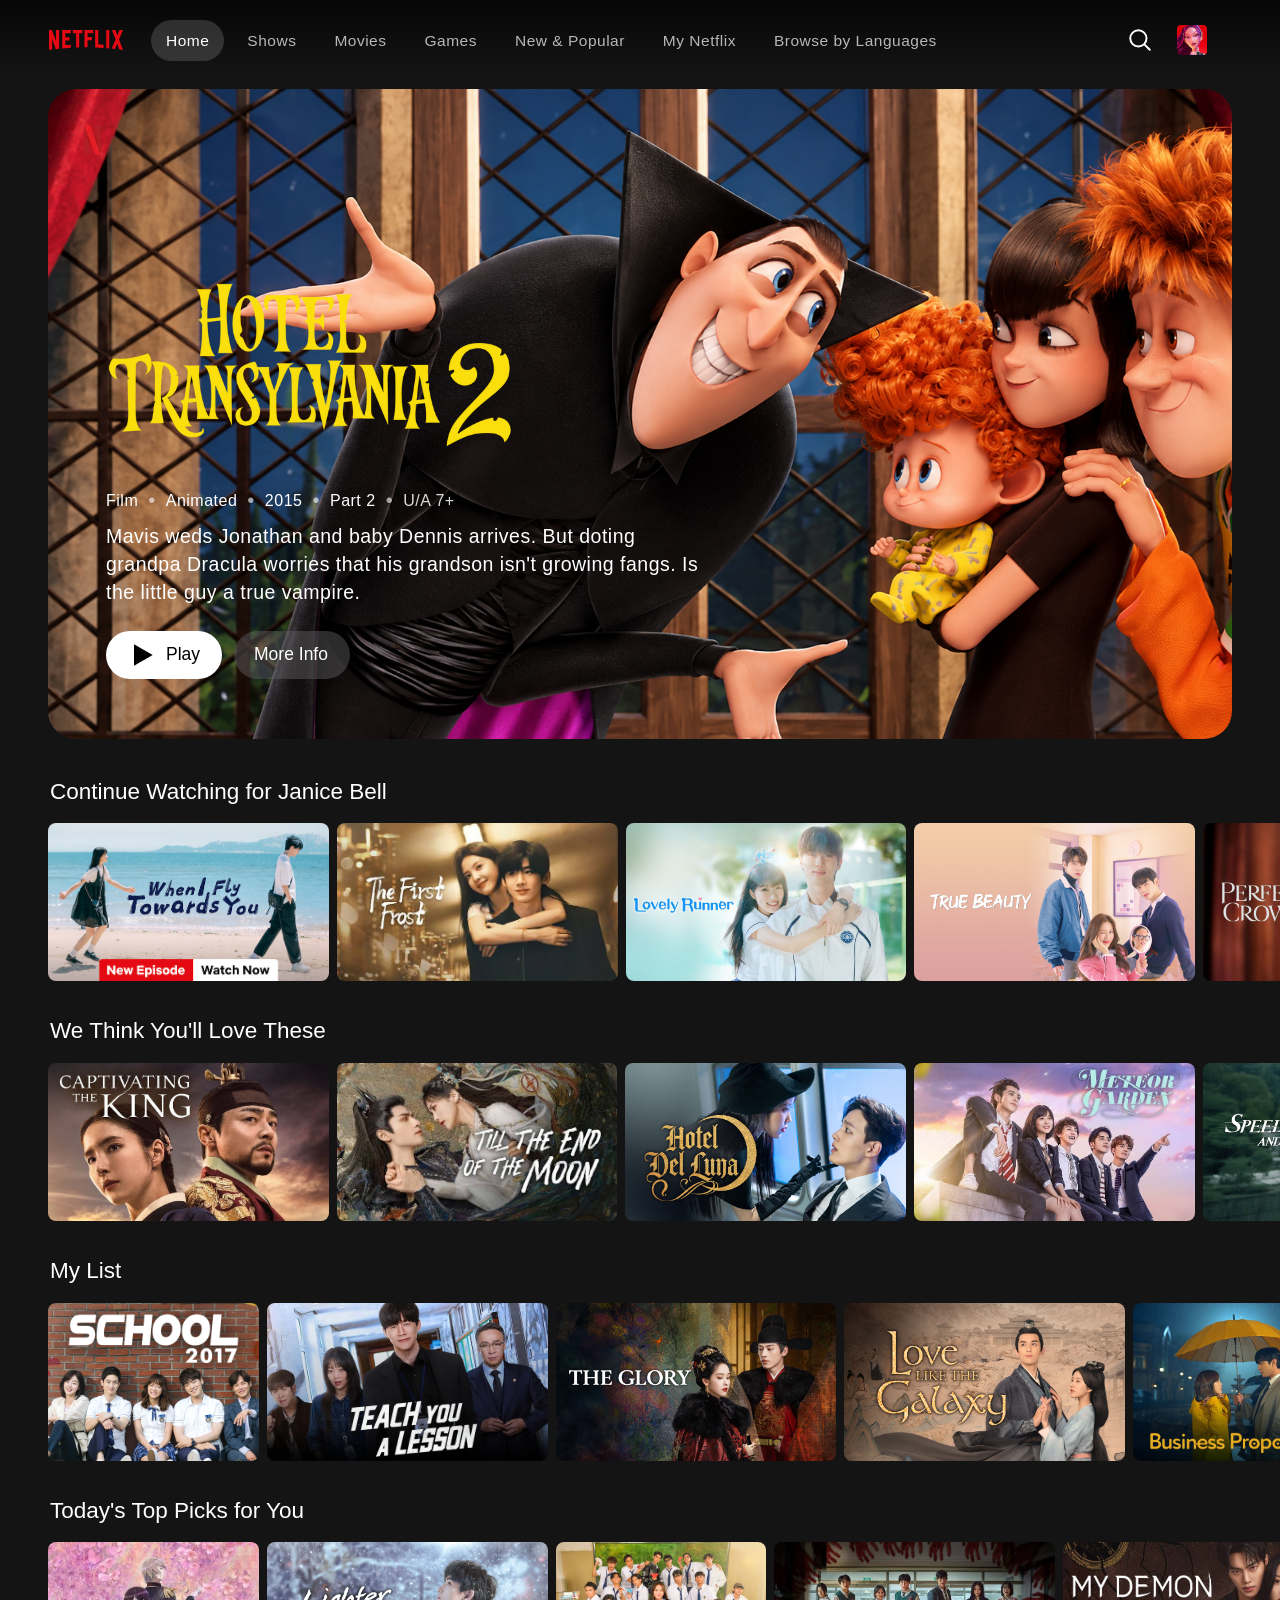
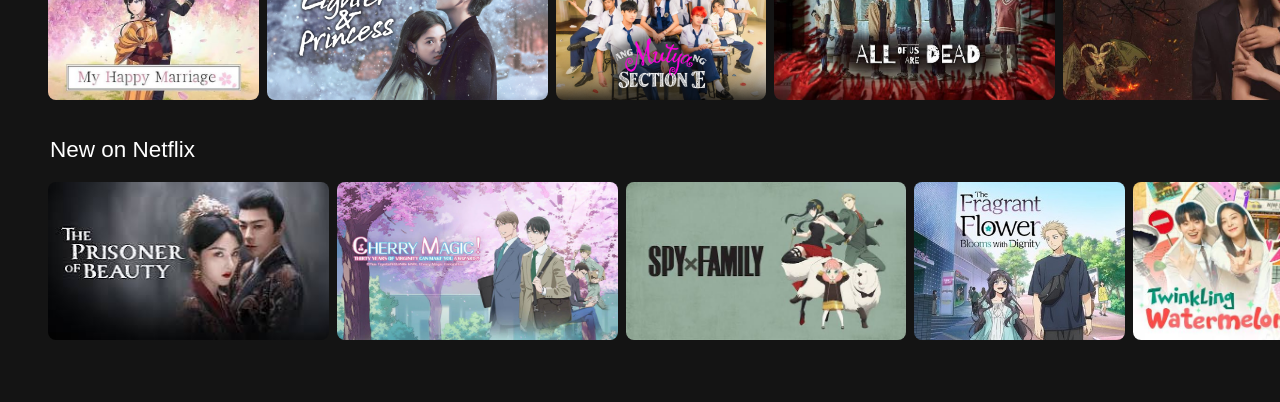
==== children.html @ 9956b862 "netflix-copy" ====
<html>

<head>
  <link rel="stylesheet" href="janice.css">
  <script src="script.js" defer></script>
  <title>Home - Netflix</title>
</head>

<body>
  <nav class="navbar">
    <header class="nav">
      <div class="nav-left">
        <div class="logo-container">
          <a href="index.html">
            <img src="assets/logo.svg" class="logo">
          </a>
        </div>
        <div class="other-links">
          <a href="children.html" class="nav-txt home">Home</a>
          <a href="#" class="nav-txt">Shows</a>
          <a href="#" class="nav-txt">Movies</a>
          <a href="#" class="nav-txt">Games</a>
          <a href="#" class="nav-txt">New & Popular</a>
          <a href="#" class="nav-txt">My Netflix</a>
          <a href="#" class="nav-txt">Browse by Languages</a>
        </div>
      </div>
      <div class="nav-right">
        <svg class="icon" viewBox="0 0 24 24">
          <path d="m21 21-5.197-5.197m0 0A7.5 7.5 0 1 0 5.196 5.196a7.5 7.5 0 0 0 10.607 10.607Z"></path>
        </svg>
        <div class="profiles">
          <a href="children.html">
            <img src="assets/profile-3.png" class="picture">
          </a>
        </div>
      </div>
    </header>
  </nav>
  <section class="w-movie-container">
    <img src="assets/w-movie-img-3.png" class="w-movie">

    <img src="assets/short-logo.webp" class="netflix-s-logo">

    <div class="w-movie-extra">
      <img src="assets/w-movie-txt-3.webp" class="w-movie-title">

      <p class="w-movie-info">
        <span>Film</span><span class="dot">•</span>
        <span>Animated</span><span class="dot">•</span>
        <span>2015</span><span class="dot">•</span>
        <span>Part 2</span><span class="dot">•</span>
        <span class="age-req">U/A 7+</span>
      </p>

      <p class="w-movie-description">
        Mavis weds Jonathan and baby Dennis arrives. But doting grandpa Dracula worries that his grandson isn't growing
        fangs. Is the little guy a true vampire.
      </p>
      <div class="w-movie-options">
        <div class="opt play">
          <svg viewBox="0 0 24 24">
            <path d="M6 4l14 8-14 8z"></path>
          </svg>
          Play
        </div>
        <div class="opt more-info">
          More Info
        </div>
      </div>
    </div>
  </section>
  <div class="watching">
    <h2 class="slider-head">
      Continue Watching for Janice Bell
    </h2>
    <div class="slider-container">
      <button class="slider-btn btn-prev" aria-label="Previous">
        <svg viewBox="0 0 24 24">
          <path d="M15 4l-8 8 8 8"></path>
        </svg>
      </button>
      <div class="slider-a">
        <img src="assets/slider-img-1.jpg" class="sl-img first">
        <img src="assets/slider-img-2.jpeg" class="sl-img">
        <img src="assets/slider-img-3.jpg" class="sl-img">
        <img src="assets/slider-img-4.jpg" class="sl-img">
        <img src="assets/slider-img-5.webp" class="sl-img">
        <img src="assets/slider-img-19.jpg" class="sl-img">
        <img src="assets/slider-img-12.jpeg" class="sl-img">
        <img src="assets/slider-img-8.jpg" class="sl-img">
        <img src="assets/slider-img-9.jpg" class="sl-img">
        <img src="assets/slider-img-10.jpg" class="sl-img">
      </div>
      <button class="slider-btn btn-next" aria-label="Next">
        <svg viewBox="0 0 24 24">
          <path d="M9 4l8 8-8 8"></path>
        </svg>
      </button>
    </div>
    <h2 class="slider-head">
      We Think You'll Love These
    </h2>
    <div class="slider-container">
      <button class="slider-btn btn-prev" aria-label="Previous">
        <svg viewBox="0 0 24 24">
          <path d="M15 4l-8 8 8 8"></path>
        </svg>
      </button>
      <div class="slider-b">
        <img src="assets/slider-img-11.jpg" class="sl-img first">
        <img src="assets/slider-img-20.jpeg" class="sl-img">
        <img src="assets/slider-img-13.jpg" class="sl-img">
        <img src="assets/slider-img-14.jpg" class="sl-img">
        <img src="assets/slider-img-15.jpg" class="sl-img">
        <img src="assets/slider-img-16.jpg" class="sl-img">
        <img src="assets/slider-img-17.jpg" class="sl-img">
        <img src="assets/slider-img-18.jpg" class="sl-img">
        <img src="assets/slider-img-6.jpg" class="sl-img">
        <img src="assets/slider-img-7.jpeg" class="sl-img">
      </div>
      <button class="slider-btn btn-next" aria-label="Next">
        <svg viewBox="0 0 24 24">
          <path d="M9 4l8 8-8 8"></path>
        </svg>
      </button>
    </div>
    <h2 class="slider-head">
      My List
    </h2>
    <div class="slider-container">
      <button class="slider-btn btn-prev" aria-label="Previous">
        <svg viewBox="0 0 24 24">
          <path d="M15 4l-8 8 8 8"></path>
        </svg>
      </button>
      <div class="slider-c">
        <img src="assets/slider-img-21.jpg" class="sl-img first">
        <img src="assets/slider-img-22.jpg" class="sl-img">
        <img src="assets/slider-img-23.jpg" class="sl-img">
        <img src="assets/slider-img-24.jpg" class="sl-img">
        <img src="assets/slider-img-25.jpg" class="sl-img">
        <img src="assets/slider-img-26.jpg" class="sl-img">
        <img src="assets/slider-img-27.jpg" class="sl-img">
        <img src="assets/slider-img-28.jpg" class="sl-img">
        <img src="assets/slider-img-29.jpg" class="sl-img">
        <img src="assets/slider-img-30.avif" class="sl-img">
      </div>
      <button class="slider-btn btn-next" aria-label="Next">
        <svg viewBox="0 0 24 24">
          <path d="M9 4l8 8-8 8"></path>
        </svg>
      </button>
    </div>
    <h2 class="slider-head">
      Today's Top Picks for You
    </h2>
    <div class="slider-container">
      <button class="slider-btn btn-prev" aria-label="Previous">
        <svg viewBox="0 0 24 24">
          <path d="M15 4l-8 8 8 8"></path>
        </svg>
      </button>
      <div class="slider-d">
        <img src="assets/slider-img-31.jpeg" class="sl-img first">
        <img src="assets/slider-img-32.jpg" class="sl-img">
        <img src="assets/slider-img-33.png" class="sl-img">
        <img src="assets/slider-img-34.jpeg" class="sl-img">
        <img src="assets/slider-img-35.jpeg" class="sl-img">
        <img src="assets/slider-img-36.jpg" class="sl-img">
        <img src="assets/slider-img-37.jpeg" class="sl-img">
        <img src="assets/slider-img-38.jpg" class="sl-img">
        <img src="assets/slider-img-39.jpeg" class="sl-img">
        <img src="assets/slider-img-40.jpeg" class="sl-img">
      </div>
      <button class="slider-btn btn-next" aria-label="Next">
        <svg viewBox="0 0 24 24">
          <path d="M9 4l8 8-8 8"></path>
        </svg>
      </button>
    </div>
    <h2 class="slider-head">
      New on Netflix
    </h2>
    <div class="slider-container">
      <button class="slider-btn btn-prev" aria-label="Previous">
        <svg viewBox="0 0 24 24">
          <path d="M15 4l-8 8 8 8"></path>
        </svg>
      </button>
      <div class="slider-e">
        <img src="assets/slider-img-41.jpeg" class="sl-img first">
        <img src="assets/slider-img-42.jpg" class="sl-img">
        <img src="assets/slider-img-43.jpeg" class="sl-img">
        <img src="assets/slider-img-44.jpg" class="sl-img">
        <img src="assets/slider-img-45.jpeg" class="sl-img">
        <img src="assets/slider-img-46.jpeg" class="sl-img">
        <img src="assets/slider-img-47.jpeg" class="sl-img">
        <img src="assets/slider-img-48.jpeg" class="sl-img">
        <img src="assets/slider-img-49.jpeg" class="sl-img">
        <img src="assets/slider-img-50.jpg" class="sl-img last">
      </div>
      <button class="slider-btn btn-next" aria-label="Next">
        <svg viewBox="0 0 24 24">
          <path d="M9 4l8 8-8 8"></path>
        </svg>
      </button>
    </div>
  </div>
</body>

</html>
---- janice.css ----
@view-transition {
  navigation: auto;
}

body {
  margin: 0;
  padding: 0;
  color: rgb(255, 255, 255);
  font-family: "Netflix Sans", "Helvetica Neue", "Segoe UI", Roboto, Ubuntu, sans-serif;
  background-color: #141414;
}

.navbar {
  background: linear-gradient(to bottom, rgba(0, 0, 0, 0.7), transparent);
  display: flex;
  padding-top: 6px;
  padding-bottom: 0;
  padding-left: 48px;
  padding-right: 39px;
  height: 68px;
  align-items: center;
}

.nav {
  display: flex;
  flex-direction: row;
  align-items: center;
  justify-content: space-between;
  width: 100%;
}

.nav-left,
.nav-right {
  display: flex;
  align-items: center;
}

.logo-container {
  display: flex;
  margin-right: 20px;
}

.logo {
  height: 20px;
  width: 76px;
  margin: 0;
}

.other-links {
  display: flex;
  flex-direction: row;
  align-items: center;
  gap: 7.5px;
  padding-left: 6.5px;
  padding-top: 1px;
}

.nav-txt {
  color: rgba(255, 255, 255, 0.7);
  font-size: 15.5px;
  padding-left: 15.5px;
  padding-right: 15px;
  padding-top: 11.5px;
  padding-bottom: 11.5px;
  border-radius: 999px;
  white-space: nowrap;
  text-decoration: none;
  background: transparent;
  transition-delay: 0s;
  transition-duration: 0.2s;
  transition-property: background-color;
  transition-timing-function: ease;
  font-weight: 301;
  letter-spacing: 0.5px;
  user-select: none;
}

.nav-txt.home {
  background-color: rgba(255, 255, 255, 0.15);
  color: rgb(255, 255, 255);
  font-weight: 500;
}

.nav-txt:hover {
  background-color: rgba(255, 255, 255, 0.1);
}

.nav-txt:active {
  color: #ffffff;
  font-weight: 500;
  background: rgba(255, 255, 255, 0.15);
}

.nav-right {
  gap: 24px;
}

.icon {
  width: 26px;
  height: 26px;
  display: block;
  color: rgb(255, 255, 255);
}

.icon path {
  fill: none;
  stroke: currentColor;
  stroke-width: 1.8;
  stroke-linecap: round;
  stroke-linejoin: round;
}

.bell {
  position: relative;
}

.profiles {
  display: flex;
  align-items: center;
}

.picture {
  width: 30.5px;
  height: 30.5px;
  border-radius: 4px;
  margin-right: 34px;
}

.profile-name {
  text-decoration: none;
  font-size: 13px;
  color: rgba(255, 255, 255, 0.85);
  margin: 0;
}

.children {
  display: flex;
  flex-direction: row;
  align-items: center;
}

.children-container {
  padding: 2px;
  text-decoration: none;
  color: inherit;
  border-radius: 4px;
  width: 99.9922px;
  transition-delay: 0s;
  transition-duration: 0.2s;
  transition-property: background-color;
  transition-timing-function: ease;
}

.children-container:hover {
  background-color: rgba(255, 255, 255, 0.1);
}

.children .picture {
  margin-right: 12px;
}

.w-movie-container {
  position: relative;
  margin-top: 14.5px;
  margin-bottom: 40px;
  margin-left: 48px;
  margin-right: 48px;
  height: 650px;
  border-radius: 28px;
  overflow: hidden;
}

.w-movie {
  position: absolute;
  width: 100%;
  height: 100%;
  inset: 0;
  object-fit: cover;
  object-position: center;
}

.netflix-s-logo,
.w-movie-extra {
  position: absolute;
  z-index: 2;
}

.netflix-s-logo {
  height: 30px;
  top: 36.5px;
  left: 36px;
}

.w-movie-extra {
  left: 58px;
  bottom: 60px;
  max-width: 600px;
}

.w-movie-title {
  display: block;
  width: 420px;
  max-width: 100%;
  margin-bottom: 40px
}

.w-movie-info {
  display: flex;
  align-items: center;
  gap: 10px;
  margin-top: 0;
  margin-bottom: 9.5px;
  margin-right: 0;
  margin-left: 0;
  font-size: 16px;
  font-weight: 500;
  letter-spacing: 0.5px;
  user-select: none;
}

.w-movie-info .dot {
  font-size: 20px;
  opacity: 0.6;
  user-select: none;
}

.w-movie-info .age-req {
  font-weight: 400;
  opacity: 0.85;
}

.w-movie-description {
  font-size: 19.5px;
  line-height: 1.45;
  font-weight: 400;
  margin-top: 0;
  margin-left: 0;
  margin-right: 0;
  margin-bottom: 24px;
  letter-spacing: 0.5px;
  user-select: none;
}

.w-movie-options {
  display: flex;
  gap: 12px;
}

.opt {
  display: inline-flex;
  align-items: center;
  gap: 8px;
  height: 48px;
  font-size: 17.5px;
  font-weight: 500;
  border-radius: 999px;
  padding-top: 0px;
  padding-bottom: 0px;
  padding-left: 20px;
  padding-right: 22px;
  transition-delay: 0s;
  transition-duration: 0.2s;
  transition-property: background-color;
  transition-timing-function: ease;
  user-select: none;
}

.opt.play {
  background-color: rgb(255, 255, 255);
  color: rgb(0, 0, 0);
  transition-delay: 0s;
  transition-duration: 0.2s;
  transition-property: background-color;
  transition-timing-function: ease;
  cursor: pointer;
}

.opt.play:hover {
  background-color: rgba(255, 255, 255, 0.8);
}

.opt.play svg {
  width: 32px;
  height: 32px;
  margin: 0;
}

.opt.play path {
  fill: currentColor;
}

.opt.more-info {
  background-color: rgba(109, 109, 110, 0.4);
  color: rgb(255, 255, 255);
  transition-delay: 0s;
  transition-duration: 0.2s;
  transition-property: background-color;
  transition-timing-function: ease;
  cursor: pointer;
}

.opt.more-info:hover {
  background-color: rgba(109, 109, 110, 0.3);
}

.slider-head {
  font-family: "Netflix Sans", "Helvetica Neue", "Segoe UI", Roboto, Ubuntu, sans-serif;
  color: rgb(255, 255, 255);
  font-weight: 500;
  font-size: 22.5px;
  user-select: none;
  margin-left: 50px;
}

.slider-container {
  position: relative;
  margin-bottom: 37px;
}

.slider-a,
.slider-b,
.slider-c,
.slider-d,
.slider-e {
  margin-bottom: 0px;
  display: flex;
  flex-direction: row;
  gap: 8px;
}

.slider-btn {
  display: flex;
  align-items: center;
  justify-content: center;
  position: absolute;
  top: 50%;
  transform: translateY(-50%);
  z-index: 5;
  width: 33px;
  height: 60px;
  border: none;
  border-radius: 102px;
  background-color: rgba(20, 20, 20, 0.7);
  color: rgb(255, 255, 255);
  cursor: pointer;
  opacity: 0;
  visibility: hidden;
  pointer-events: none;
  transition-delay: 0s;
  transition-duration: 0.2s;
  transition-property: opacity, visibility, background-color;
  transition-timing-function: ease;
}

.slider-container:hover .slider-btn {
  opacity: 1;
  visibility: visible;
  pointer-events: auto;
}

.slider-btn:hover {
  background-color: rgba(20, 20, 20, 0.95);
}

.slider-btn svg {
  width: 26px;
  height: 26px;
}

.slider-btn path {
  fill: none;
  stroke: currentColor;
  stroke-width: 2.5;
  stroke-linecap: round;
  stroke-linejoin: round;
}

.slider-btn.btn-prev {
  left: 30px;
}

.slider-btn.btn-next {
  right: 30px;
}

.slider-btn.hidden,
.slider-container:hover .slider-btn.hidden {
  opacity: 0;
  visibility: hidden;
  pointer-events: none;
}

.sl-img {
  width: 280.75px;
  height: 158.07px;
  border-radius: 8px;
  cursor: pointer;
}

.sl-img.first {
  margin-left: 48px;
}

.sl-img.last {
  margin-bottom: 25px;
}
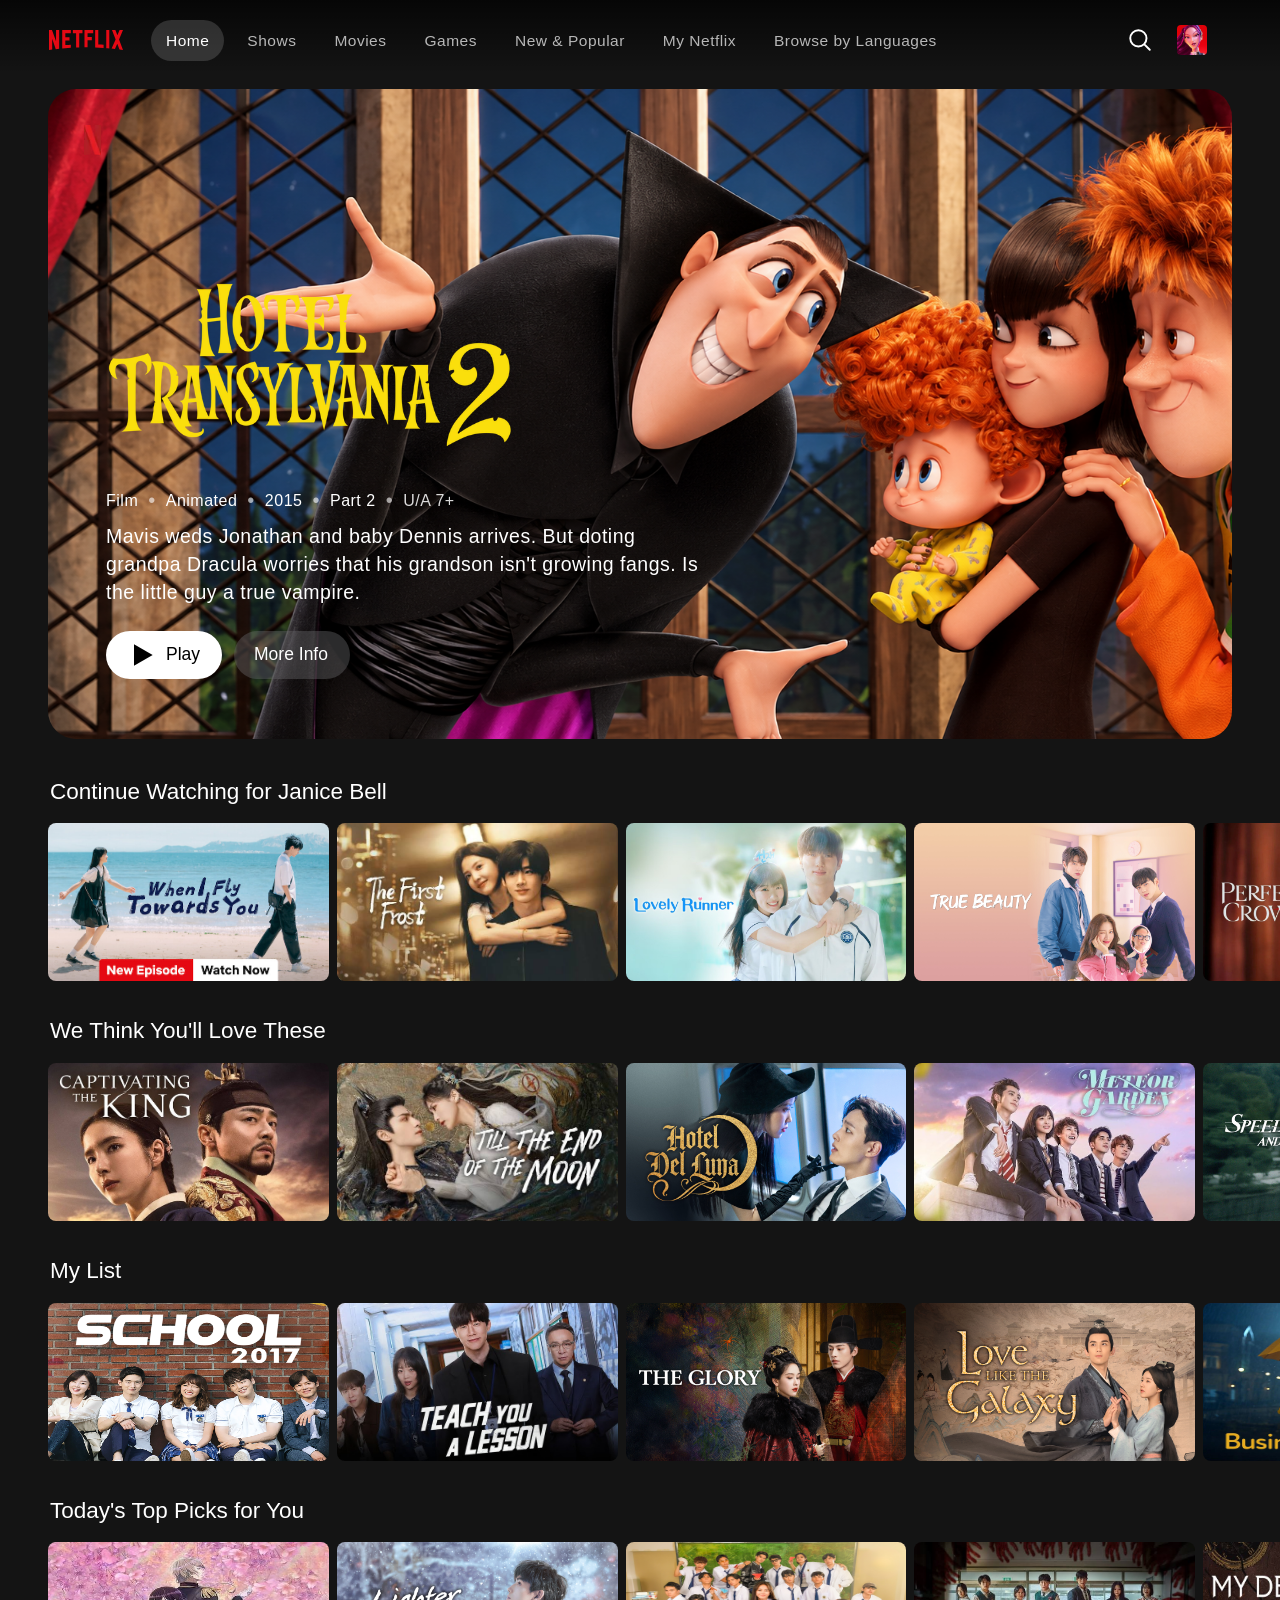
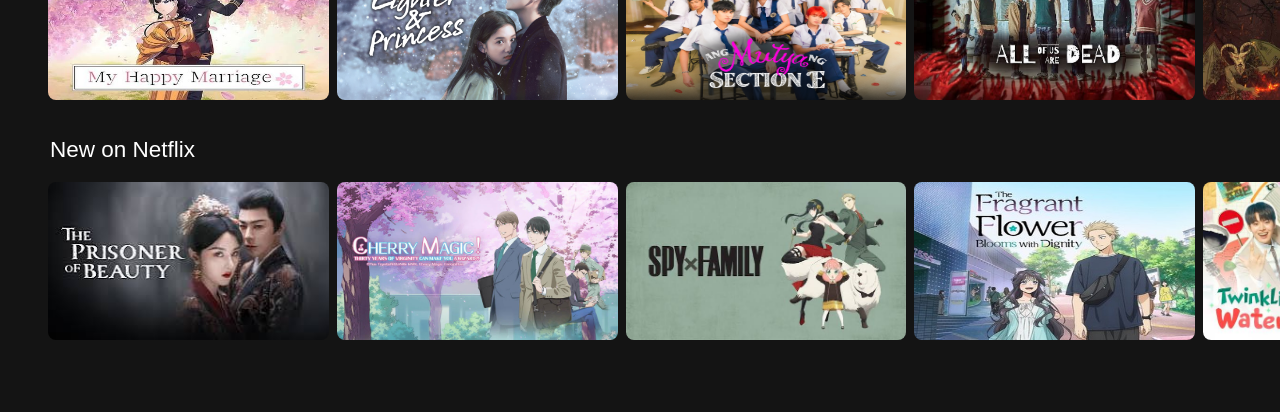
==== commit 315bebec: "netflix-copy" ====
--- a/children.html
+++ b/children.html
@@ -75,12 +75,12 @@
       Continue Watching for Janice Bell
     </h2>
     <div class="slider-container">
-      <button class="slider-btn btn-prev" aria-label="Previous">
-        <svg viewBox="0 0 24 24">
-          <path d="M15 4l-8 8 8 8"></path>
-        </svg>
-      </button>
-      <div class="slider-a">
+      <button class="slider-btn btn-prev hidden" aria-label="Previous">
+        <svg viewBox="0 0 24 24">
+          <path d="M15 4l-8 8 8 8"></path>
+        </svg>
+      </button>
+      <div class="slider slider-a">
         <img src="assets/slider-img-1.jpg" class="sl-img first">
         <img src="assets/slider-img-2.jpeg" class="sl-img">
         <img src="assets/slider-img-3.jpg" class="sl-img">
@@ -102,12 +102,12 @@
       We Think You'll Love These
     </h2>
     <div class="slider-container">
-      <button class="slider-btn btn-prev" aria-label="Previous">
-        <svg viewBox="0 0 24 24">
-          <path d="M15 4l-8 8 8 8"></path>
-        </svg>
-      </button>
-      <div class="slider-b">
+      <button class="slider-btn btn-prev hidden" aria-label="Previous">
+        <svg viewBox="0 0 24 24">
+          <path d="M15 4l-8 8 8 8"></path>
+        </svg>
+      </button>
+      <div class="slider slider-b">
         <img src="assets/slider-img-11.jpg" class="sl-img first">
         <img src="assets/slider-img-20.jpeg" class="sl-img">
         <img src="assets/slider-img-13.jpg" class="sl-img">
@@ -129,12 +129,12 @@
       My List
     </h2>
     <div class="slider-container">
-      <button class="slider-btn btn-prev" aria-label="Previous">
-        <svg viewBox="0 0 24 24">
-          <path d="M15 4l-8 8 8 8"></path>
-        </svg>
-      </button>
-      <div class="slider-c">
+      <button class="slider-btn btn-prev hidden" aria-label="Previous">
+        <svg viewBox="0 0 24 24">
+          <path d="M15 4l-8 8 8 8"></path>
+        </svg>
+      </button>
+      <div class="slider slider-c">
         <img src="assets/slider-img-21.jpg" class="sl-img first">
         <img src="assets/slider-img-22.jpg" class="sl-img">
         <img src="assets/slider-img-23.jpg" class="sl-img">
@@ -156,12 +156,12 @@
       Today's Top Picks for You
     </h2>
     <div class="slider-container">
-      <button class="slider-btn btn-prev" aria-label="Previous">
-        <svg viewBox="0 0 24 24">
-          <path d="M15 4l-8 8 8 8"></path>
-        </svg>
-      </button>
-      <div class="slider-d">
+      <button class="slider-btn btn-prev hidden" aria-label="Previous">
+        <svg viewBox="0 0 24 24">
+          <path d="M15 4l-8 8 8 8"></path>
+        </svg>
+      </button>
+      <div class="slider slider-d">
         <img src="assets/slider-img-31.jpeg" class="sl-img first">
         <img src="assets/slider-img-32.jpg" class="sl-img">
         <img src="assets/slider-img-33.png" class="sl-img">
@@ -183,12 +183,12 @@
       New on Netflix
     </h2>
     <div class="slider-container">
-      <button class="slider-btn btn-prev" aria-label="Previous">
-        <svg viewBox="0 0 24 24">
-          <path d="M15 4l-8 8 8 8"></path>
-        </svg>
-      </button>
-      <div class="slider-e">
+      <button class="slider-btn btn-prev hidden" aria-label="Previous">
+        <svg viewBox="0 0 24 24">
+          <path d="M15 4l-8 8 8 8"></path>
+        </svg>
+      </button>
+      <div class="slider slider-e">
         <img src="assets/slider-img-41.jpeg" class="sl-img first">
         <img src="assets/slider-img-42.jpg" class="sl-img">
         <img src="assets/slider-img-43.jpeg" class="sl-img">
--- a/janice.css
+++ b/janice.css
@@ -317,15 +317,20 @@
   margin-bottom: 37px;
 }
 
-.slider-a,
-.slider-b,
-.slider-c,
-.slider-d,
-.slider-e {
+.slider {
   margin-bottom: 0px;
   display: flex;
   flex-direction: row;
   gap: 8px;
+  overflow-x: auto;
+  scroll-snap-type: x mandatory;
+  scroll-behavior: smooth;
+  scroll-padding-left: 48px;
+  scrollbar-width: none;
+}
+
+.slider::-webkit-scrollbar {
+  display: none;
 }
 
 .slider-btn {
@@ -391,16 +396,22 @@
 }
 
 .sl-img {
+  flex: 0 0 280.75px;
   width: 280.75px;
   height: 158.07px;
   border-radius: 8px;
   cursor: pointer;
+  scroll-snap-align: start;
 }
 
 .sl-img.first {
   margin-left: 48px;
 }
 
+.sl-img.end {
+  margin-right: 48px;
+}
+
 .sl-img.last {
-  margin-bottom: 25px;
+  margin-bottom: 35px;
 }
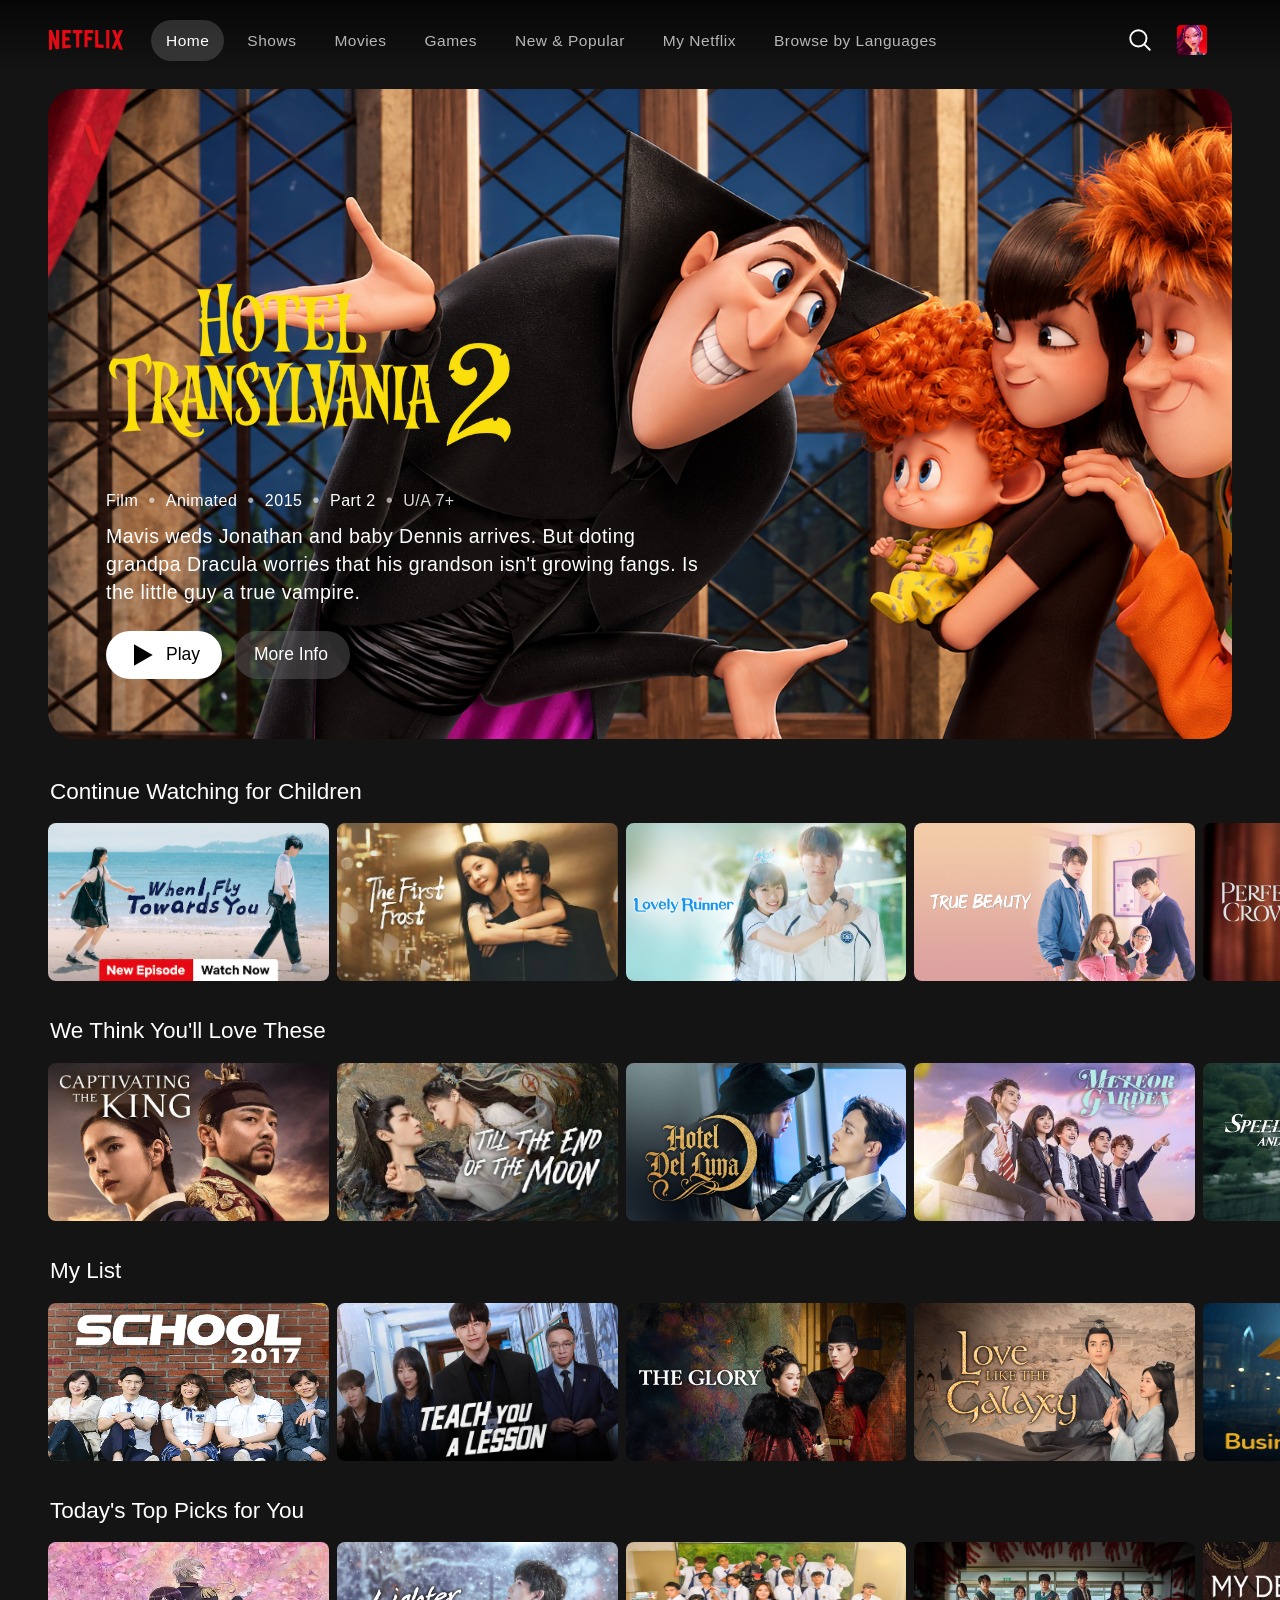
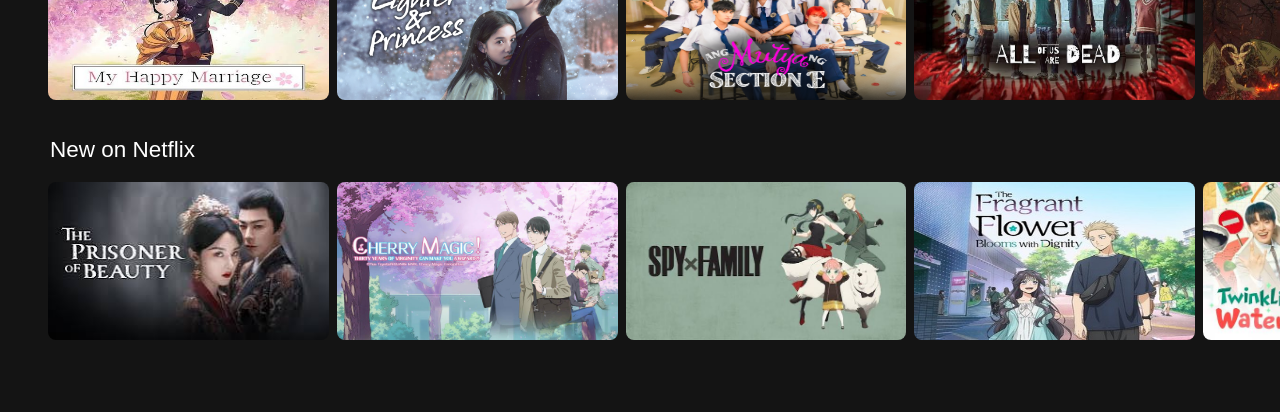
==== commit edfd4dd2: "netflix-copy" ====
--- a/children.html
+++ b/children.html
@@ -72,7 +72,7 @@
   </section>
   <div class="watching">
     <h2 class="slider-head">
-      Continue Watching for Janice Bell
+      Continue Watching for Children
     </h2>
     <div class="slider-container">
       <button class="slider-btn btn-prev hidden" aria-label="Previous">
@@ -90,7 +90,7 @@
         <img src="assets/slider-img-12.jpeg" class="sl-img">
         <img src="assets/slider-img-8.jpg" class="sl-img">
         <img src="assets/slider-img-9.jpg" class="sl-img">
-        <img src="assets/slider-img-10.jpg" class="sl-img">
+        <img src="assets/slider-img-10.jpg" class="sl-img end">
       </div>
       <button class="slider-btn btn-next" aria-label="Next">
         <svg viewBox="0 0 24 24">
@@ -117,7 +117,7 @@
         <img src="assets/slider-img-17.jpg" class="sl-img">
         <img src="assets/slider-img-18.jpg" class="sl-img">
         <img src="assets/slider-img-6.jpg" class="sl-img">
-        <img src="assets/slider-img-7.jpeg" class="sl-img">
+        <img src="assets/slider-img-7.jpeg" class="sl-img end">
       </div>
       <button class="slider-btn btn-next" aria-label="Next">
         <svg viewBox="0 0 24 24">
@@ -144,7 +144,7 @@
         <img src="assets/slider-img-27.jpg" class="sl-img">
         <img src="assets/slider-img-28.jpg" class="sl-img">
         <img src="assets/slider-img-29.jpg" class="sl-img">
-        <img src="assets/slider-img-30.avif" class="sl-img">
+        <img src="assets/slider-img-30.avif" class="sl-img end">
       </div>
       <button class="slider-btn btn-next" aria-label="Next">
         <svg viewBox="0 0 24 24">
@@ -171,7 +171,7 @@
         <img src="assets/slider-img-37.jpeg" class="sl-img">
         <img src="assets/slider-img-38.jpg" class="sl-img">
         <img src="assets/slider-img-39.jpeg" class="sl-img">
-        <img src="assets/slider-img-40.jpeg" class="sl-img">
+        <img src="assets/slider-img-40.jpeg" class="sl-img end">
       </div>
       <button class="slider-btn btn-next" aria-label="Next">
         <svg viewBox="0 0 24 24">
@@ -198,7 +198,7 @@
         <img src="assets/slider-img-47.jpeg" class="sl-img">
         <img src="assets/slider-img-48.jpeg" class="sl-img">
         <img src="assets/slider-img-49.jpeg" class="sl-img">
-        <img src="assets/slider-img-50.jpg" class="sl-img last">
+        <img src="assets/slider-img-50.jpg" class="sl-img last end">
       </div>
       <button class="slider-btn btn-next" aria-label="Next">
         <svg viewBox="0 0 24 24">
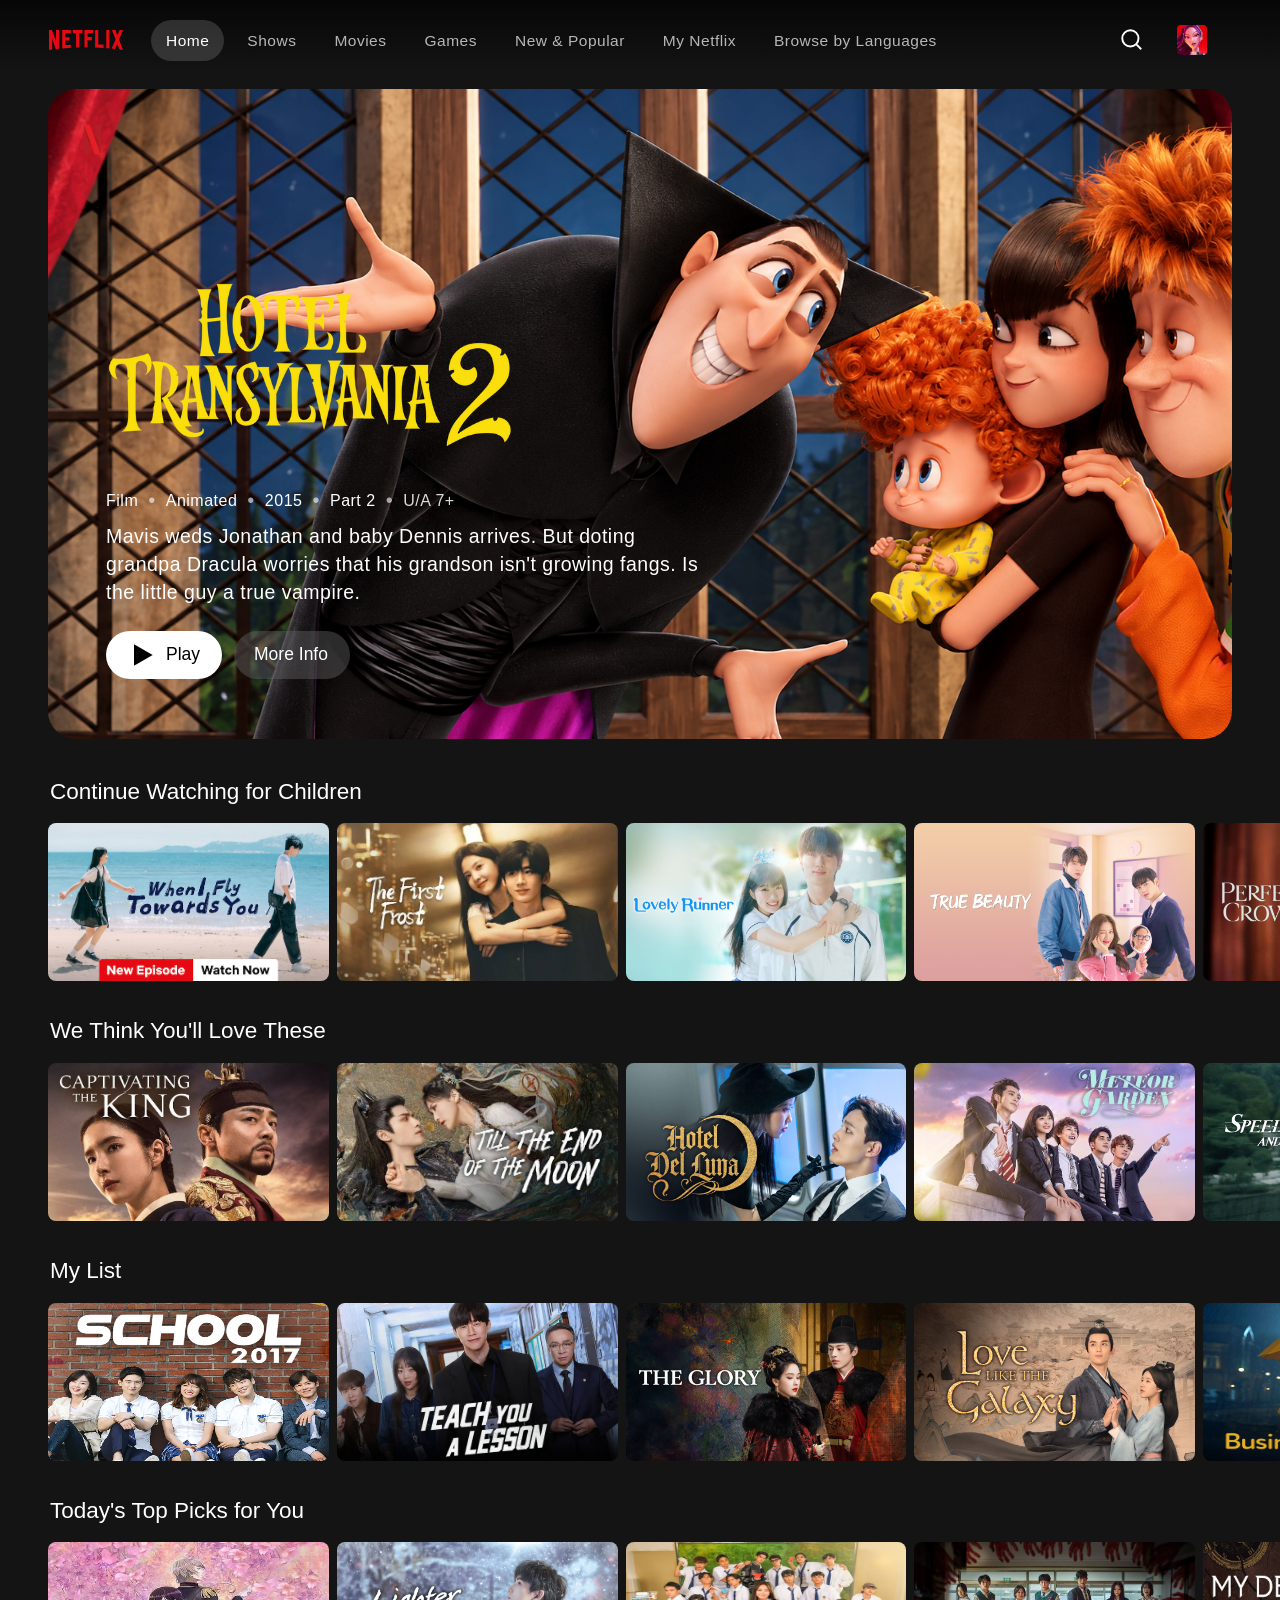
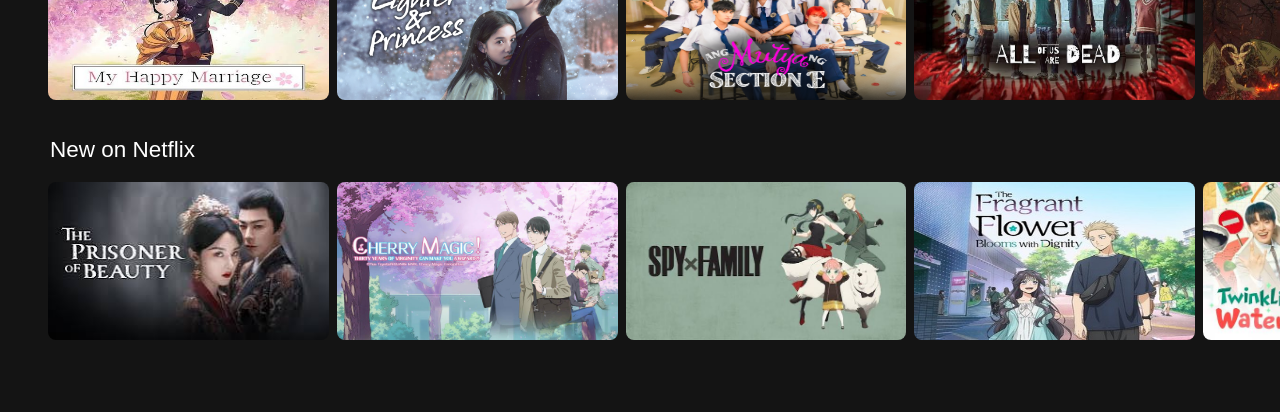
==== commit c8e99629: "netflix-copy" ====
--- a/children.html
+++ b/children.html
@@ -1,7 +1,7 @@
 <html>
 
 <head>
-  <link rel="stylesheet" href="janice.css">
+  <link rel="stylesheet" href="children.css">
   <script src="script.js" defer></script>
   <title>Home - Netflix</title>
 </head>
@@ -16,13 +16,13 @@
           </a>
         </div>
         <div class="other-links">
-          <a href="children.html" class="nav-txt home">Home</a>
-          <a href="#" class="nav-txt">Shows</a>
-          <a href="#" class="nav-txt">Movies</a>
-          <a href="#" class="nav-txt">Games</a>
-          <a href="#" class="nav-txt">New & Popular</a>
-          <a href="#" class="nav-txt">My Netflix</a>
-          <a href="#" class="nav-txt">Browse by Languages</a>
+          <p class="nav-txt home">Home</p>
+          <p class="nav-txt">Shows</p>
+          <p class="nav-txt">Movies</p>
+          <p class="nav-txt">Games</p>
+          <p class="nav-txt">New & Popular</p>
+          <p class="nav-txt">My Netflix</p>
+          <p class="nav-txt">Browse by Languages</p>
         </div>
       </div>
       <div class="nav-right">
--- a/children.css
+++ b/children.css
@@ -0,0 +1,400 @@
+@view-transition {
+  navigation: auto;
+}
+
+body {
+  margin: 0;
+  padding: 0;
+  color: rgb(255, 255, 255);
+  font-family: "Netflix Sans", "Helvetica Neue", "Segoe UI", Roboto, Ubuntu, sans-serif;
+  background-color: #141414;
+}
+
+.navbar {
+  background: linear-gradient(to bottom, rgba(0, 0, 0, 0.7), transparent);
+  display: flex;
+  padding-top: 6px;
+  padding-bottom: 0;
+  padding-left: 48px;
+  padding-right: 39px;
+  height: 68px;
+  align-items: center;
+}
+
+.nav {
+  display: flex;
+  flex-direction: row;
+  align-items: center;
+  justify-content: space-between;
+  width: 100%;
+}
+
+.nav-left,
+.nav-right {
+  display: flex;
+  align-items: center;
+}
+
+.logo-container {
+  display: flex;
+  margin-right: 20px;
+}
+
+.logo {
+  height: 20px;
+  width: 76px;
+  margin: 0;
+}
+
+.other-links {
+  display: flex;
+  flex-direction: row;
+  align-items: center;
+  gap: 7.5px;
+  padding-left: 6.5px;
+  padding-top: 1px;
+}
+
+.nav-txt {
+  color: rgba(255, 255, 255, 0.7);
+  font-size: 15.5px;
+  padding-left: 15.5px;
+  padding-right: 15px;
+  padding-top: 11.5px;
+  padding-bottom: 11.5px;
+  border-radius: 999px;
+  white-space: nowrap;
+  text-decoration: none;
+  background: transparent;
+  transition-delay: 0s;
+  transition-duration: 0.2s;
+  transition-property: background-color;
+  transition-timing-function: ease;
+  font-weight: 301;
+  letter-spacing: 0.5px;
+  user-select: none;
+  cursor: pointer;
+}
+
+.nav-txt.home {
+  background-color: rgba(255, 255, 255, 0.15);
+  color: rgb(255, 255, 255);
+  font-weight: 500;
+}
+
+.nav-txt:hover {
+  background-color: rgba(255, 255, 255, 0.1);
+}
+
+.nav-txt:active {
+  color: #ffffff;
+  font-weight: 500;
+  background: rgba(255, 255, 255, 0.15);
+}
+
+.nav-right {
+  gap: 24px;
+}
+
+.icon {
+  width: 26px;
+  height: 26px;
+  display: block;
+  color: rgb(255, 255, 255);
+  cursor: pointer;
+  border-radius: 30px;
+  padding: 8px;
+  background-color: transparent;
+  transition-delay: 0s;
+  transition-duration: 0.2s;
+  transition-property: background-color;
+  transition-timing-function: ease;
+}
+
+.icon:hover {
+  background-color: rgba(255, 255, 255, 0.2);
+}
+
+.icon path {
+  fill: none;
+  stroke: currentColor;
+  stroke-width: 1.8;
+  stroke-linecap: round;
+  stroke-linejoin: round;
+}
+
+.profiles {
+  display: flex;
+  align-items: center;
+}
+
+.picture {
+  width: 30.5px;
+  height: 30.5px;
+  border-radius: 4px;
+  margin-right: 34px;
+}
+
+.profile-name {
+  text-decoration: none;
+  font-size: 13px;
+  color: rgba(255, 255, 255, 0.85);
+  margin: 0;
+}
+
+.w-movie-container {
+  position: relative;
+  margin-top: 14.5px;
+  margin-bottom: 40px;
+  margin-left: 48px;
+  margin-right: 48px;
+  height: 650px;
+  border-radius: 28px;
+  overflow: hidden;
+}
+
+.w-movie {
+  position: absolute;
+  width: 100%;
+  height: 100%;
+  inset: 0;
+  object-fit: cover;
+  object-position: center;
+}
+
+.netflix-s-logo,
+.w-movie-extra {
+  position: absolute;
+  z-index: 2;
+}
+
+.netflix-s-logo {
+  height: 30px;
+  top: 36.5px;
+  left: 36px;
+}
+
+.w-movie-extra {
+  left: 58px;
+  bottom: 60px;
+  max-width: 600px;
+}
+
+.w-movie-title {
+  display: block;
+  width: 420px;
+  max-width: 100%;
+  margin-bottom: 40px
+}
+
+.w-movie-info {
+  display: flex;
+  align-items: center;
+  gap: 10px;
+  margin-top: 0;
+  margin-bottom: 9.5px;
+  margin-right: 0;
+  margin-left: 0;
+  font-size: 16px;
+  font-weight: 500;
+  letter-spacing: 0.5px;
+  user-select: none;
+}
+
+.w-movie-info .dot {
+  font-size: 20px;
+  opacity: 0.6;
+  user-select: none;
+}
+
+.w-movie-info .age-req {
+  font-weight: 400;
+  opacity: 0.85;
+}
+
+.w-movie-description {
+  font-size: 19.5px;
+  line-height: 1.45;
+  font-weight: 400;
+  margin-top: 0;
+  margin-left: 0;
+  margin-right: 0;
+  margin-bottom: 24px;
+  letter-spacing: 0.5px;
+  user-select: none;
+}
+
+.w-movie-options {
+  display: flex;
+  gap: 12px;
+}
+
+.opt {
+  display: inline-flex;
+  align-items: center;
+  gap: 8px;
+  height: 48px;
+  font-size: 17.5px;
+  font-weight: 500;
+  border-radius: 999px;
+  padding-top: 0px;
+  padding-bottom: 0px;
+  padding-left: 20px;
+  padding-right: 22px;
+  transition-delay: 0s;
+  transition-duration: 0.2s;
+  transition-property: background-color;
+  transition-timing-function: ease;
+  user-select: none;
+}
+
+.opt.play {
+  background-color: rgb(255, 255, 255);
+  color: rgb(0, 0, 0);
+  transition-delay: 0s;
+  transition-duration: 0.2s;
+  transition-property: background-color;
+  transition-timing-function: ease;
+  cursor: pointer;
+}
+
+.opt.play:hover {
+  background-color: rgba(255, 255, 255, 0.8);
+}
+
+.opt.play svg {
+  width: 32px;
+  height: 32px;
+  margin: 0;
+}
+
+.opt.play path {
+  fill: currentColor;
+}
+
+.opt.more-info {
+  background-color: rgba(109, 109, 110, 0.4);
+  color: rgb(255, 255, 255);
+  transition-delay: 0s;
+  transition-duration: 0.2s;
+  transition-property: background-color;
+  transition-timing-function: ease;
+  cursor: pointer;
+}
+
+.opt.more-info:hover {
+  background-color: rgba(109, 109, 110, 0.3);
+}
+
+.slider-head {
+  font-family: "Netflix Sans", "Helvetica Neue", "Segoe UI", Roboto, Ubuntu, sans-serif;
+  color: rgb(255, 255, 255);
+  font-weight: 500;
+  font-size: 22.5px;
+  user-select: none;
+  margin-left: 50px;
+}
+
+.slider-container {
+  position: relative;
+  margin-bottom: 37px;
+}
+
+.slider {
+  margin-bottom: 0px;
+  display: flex;
+  flex-direction: row;
+  gap: 8px;
+  overflow-x: auto;
+  scroll-padding-left: 48px;
+  scroll-behavior: smooth;
+  scrollbar-width: none;
+  scroll-snap-type: x mandatory;
+}
+
+.slider::-webkit-scrollbar {
+  display: none;
+}
+
+.slider-btn {
+  display: flex;
+  align-items: center;
+  justify-content: center;
+  position: absolute;
+  top: 50%;
+  transform: translateY(-50%);
+  z-index: 5;
+  width: 33px;
+  height: 60px;
+  border: none;
+  border-radius: 102px;
+  background-color: rgba(20, 20, 20, 0.7);
+  color: rgb(255, 255, 255);
+  cursor: pointer;
+  opacity: 0;
+  visibility: hidden;
+  pointer-events: none;
+  transition-delay: 0s;
+  transition-duration: 0.2s;
+  transition-property: opacity, visibility, background-color;
+  transition-timing-function: ease;
+}
+
+.slider-container:hover .slider-btn {
+  opacity: 1;
+  visibility: visible;
+  pointer-events: auto;
+}
+
+.slider-btn:hover {
+  background-color: rgba(20, 20, 20, 0.95);
+}
+
+.slider-btn svg {
+  width: 26px;
+  height: 26px;
+}
+
+.slider-btn path {
+  fill: none;
+  stroke: currentColor;
+  stroke-width: 2.5;
+  stroke-linecap: round;
+  stroke-linejoin: round;
+}
+
+.slider-btn.btn-prev {
+  left: 30px;
+}
+
+.slider-btn.btn-next {
+  right: 30px;
+}
+
+.slider-btn.hidden,
+.slider-container:hover .slider-btn.hidden {
+  opacity: 0;
+  visibility: hidden;
+  pointer-events: none;
+}
+
+.sl-img {
+  flex: 0 0 280.75px;
+  scroll-snap-align: start;
+  width: 280.75px;
+  height: 158.07px;
+  border-radius: 8px;
+  cursor: pointer;
+}
+
+.sl-img.first {
+  margin-left: 48px;
+}
+
+.sl-img.end {
+  margin-right: 48px;
+}
+
+.sl-img.last {
+  margin-bottom: 35px;
+}
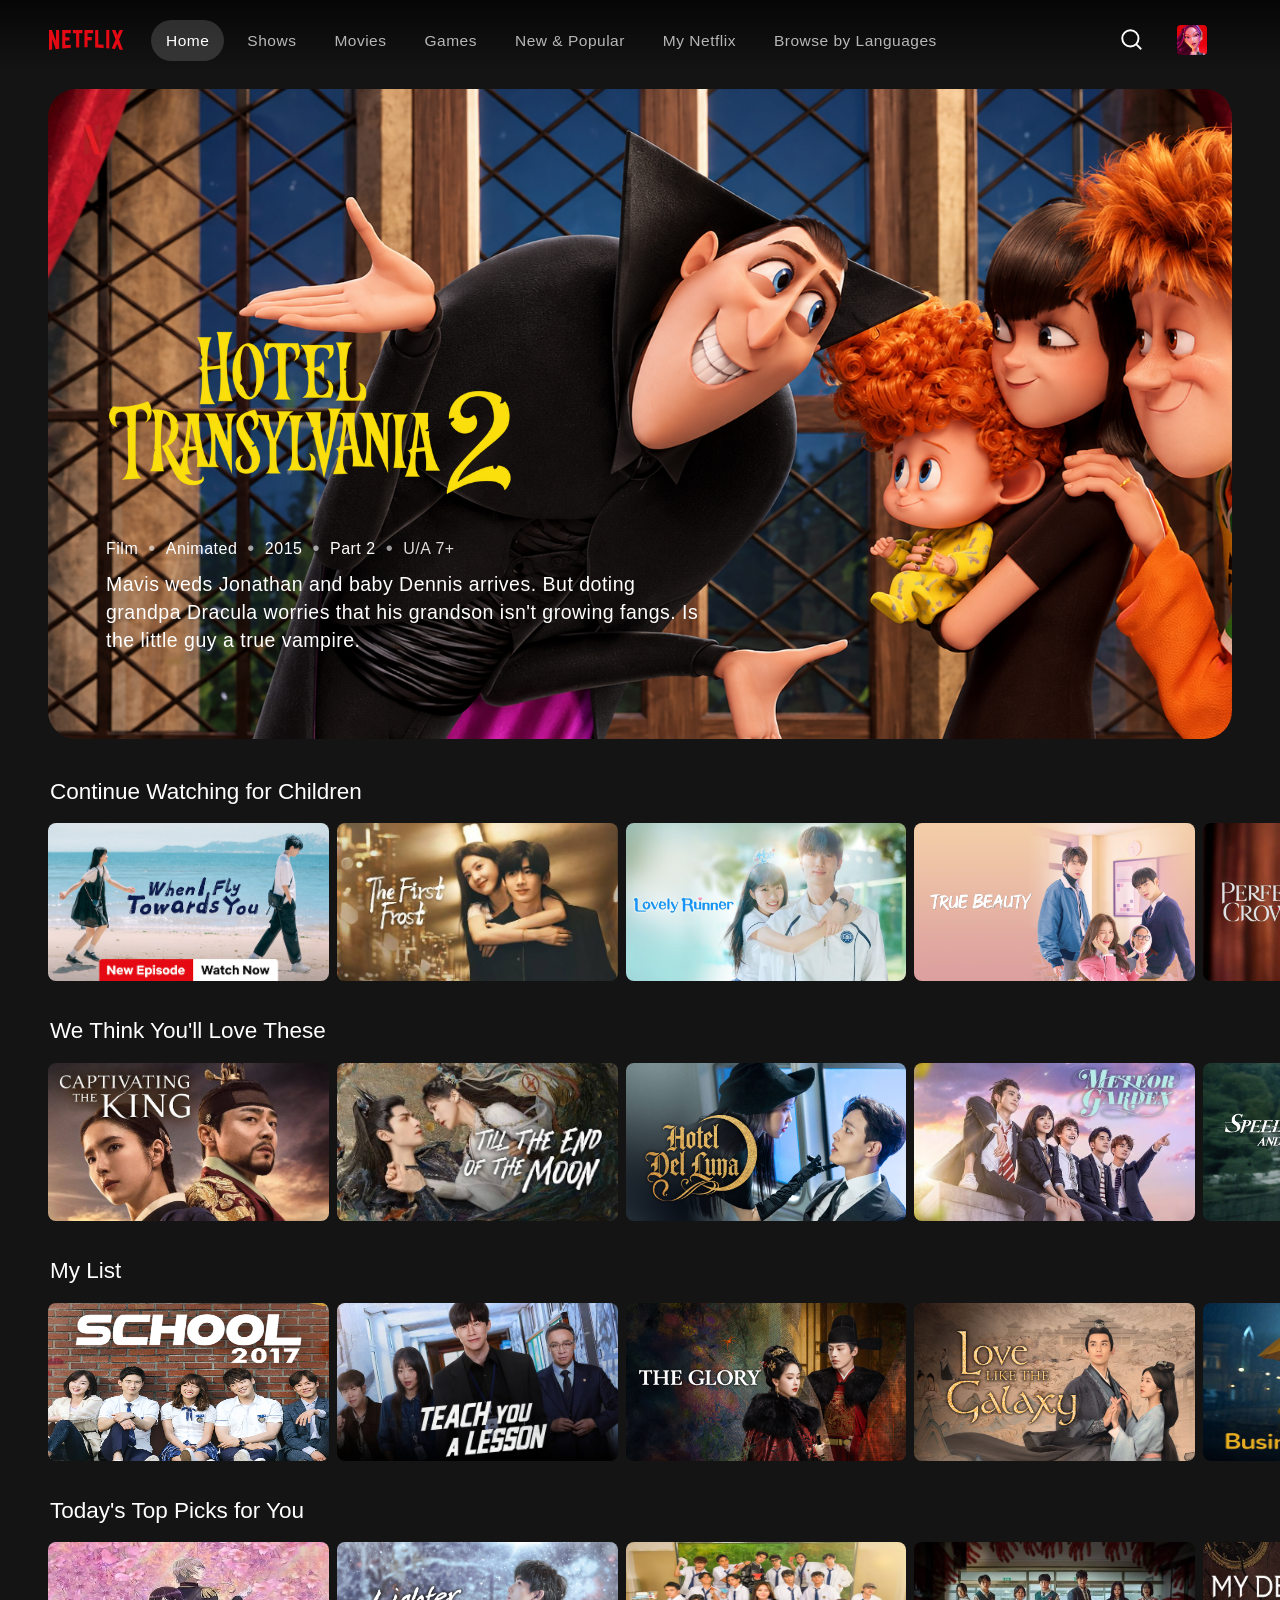
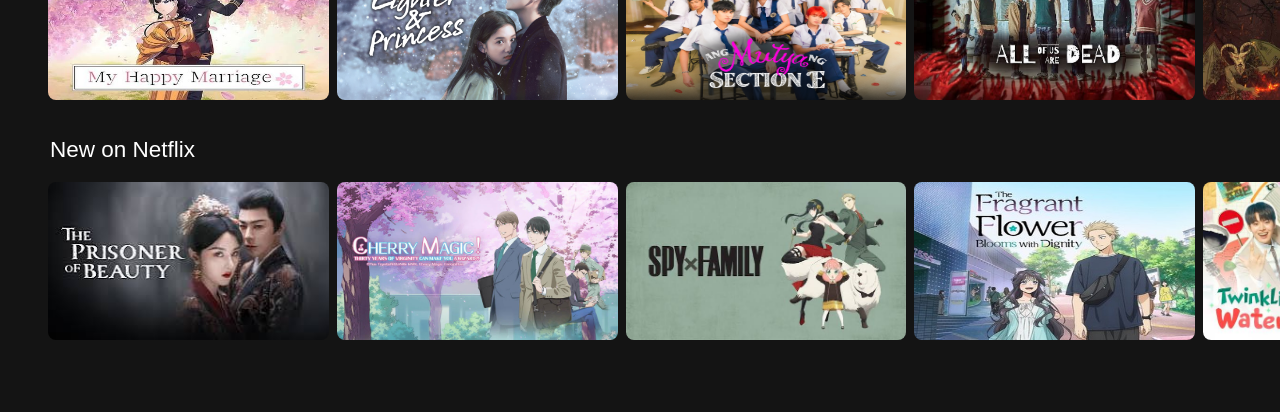
==== commit 7f900571: "netflix-copy" ====
--- a/children.html
+++ b/children.html
@@ -15,7 +15,7 @@
             <img src="assets/logo.svg" class="logo">
           </a>
         </div>
-        <div class="other-links">
+        <div class="others">
           <p class="nav-txt home">Home</p>
           <p class="nav-txt">Shows</p>
           <p class="nav-txt">Movies</p>
@@ -57,17 +57,6 @@
         Mavis weds Jonathan and baby Dennis arrives. But doting grandpa Dracula worries that his grandson isn't growing
         fangs. Is the little guy a true vampire.
       </p>
-      <div class="w-movie-options">
-        <div class="opt play">
-          <svg viewBox="0 0 24 24">
-            <path d="M6 4l14 8-14 8z"></path>
-          </svg>
-          Play
-        </div>
-        <div class="opt more-info">
-          More Info
-        </div>
-      </div>
     </div>
   </section>
   <div class="watching">
--- a/children.css
+++ b/children.css
@@ -46,7 +46,7 @@
   margin: 0;
 }
 
-.other-links {
+.others {
   display: flex;
   flex-direction: row;
   align-items: center;
@@ -224,68 +224,6 @@
   user-select: none;
 }
 
-.w-movie-options {
-  display: flex;
-  gap: 12px;
-}
-
-.opt {
-  display: inline-flex;
-  align-items: center;
-  gap: 8px;
-  height: 48px;
-  font-size: 17.5px;
-  font-weight: 500;
-  border-radius: 999px;
-  padding-top: 0px;
-  padding-bottom: 0px;
-  padding-left: 20px;
-  padding-right: 22px;
-  transition-delay: 0s;
-  transition-duration: 0.2s;
-  transition-property: background-color;
-  transition-timing-function: ease;
-  user-select: none;
-}
-
-.opt.play {
-  background-color: rgb(255, 255, 255);
-  color: rgb(0, 0, 0);
-  transition-delay: 0s;
-  transition-duration: 0.2s;
-  transition-property: background-color;
-  transition-timing-function: ease;
-  cursor: pointer;
-}
-
-.opt.play:hover {
-  background-color: rgba(255, 255, 255, 0.8);
-}
-
-.opt.play svg {
-  width: 32px;
-  height: 32px;
-  margin: 0;
-}
-
-.opt.play path {
-  fill: currentColor;
-}
-
-.opt.more-info {
-  background-color: rgba(109, 109, 110, 0.4);
-  color: rgb(255, 255, 255);
-  transition-delay: 0s;
-  transition-duration: 0.2s;
-  transition-property: background-color;
-  transition-timing-function: ease;
-  cursor: pointer;
-}
-
-.opt.more-info:hover {
-  background-color: rgba(109, 109, 110, 0.3);
-}
-
 .slider-head {
   font-family: "Netflix Sans", "Helvetica Neue", "Segoe UI", Roboto, Ubuntu, sans-serif;
   color: rgb(255, 255, 255);
